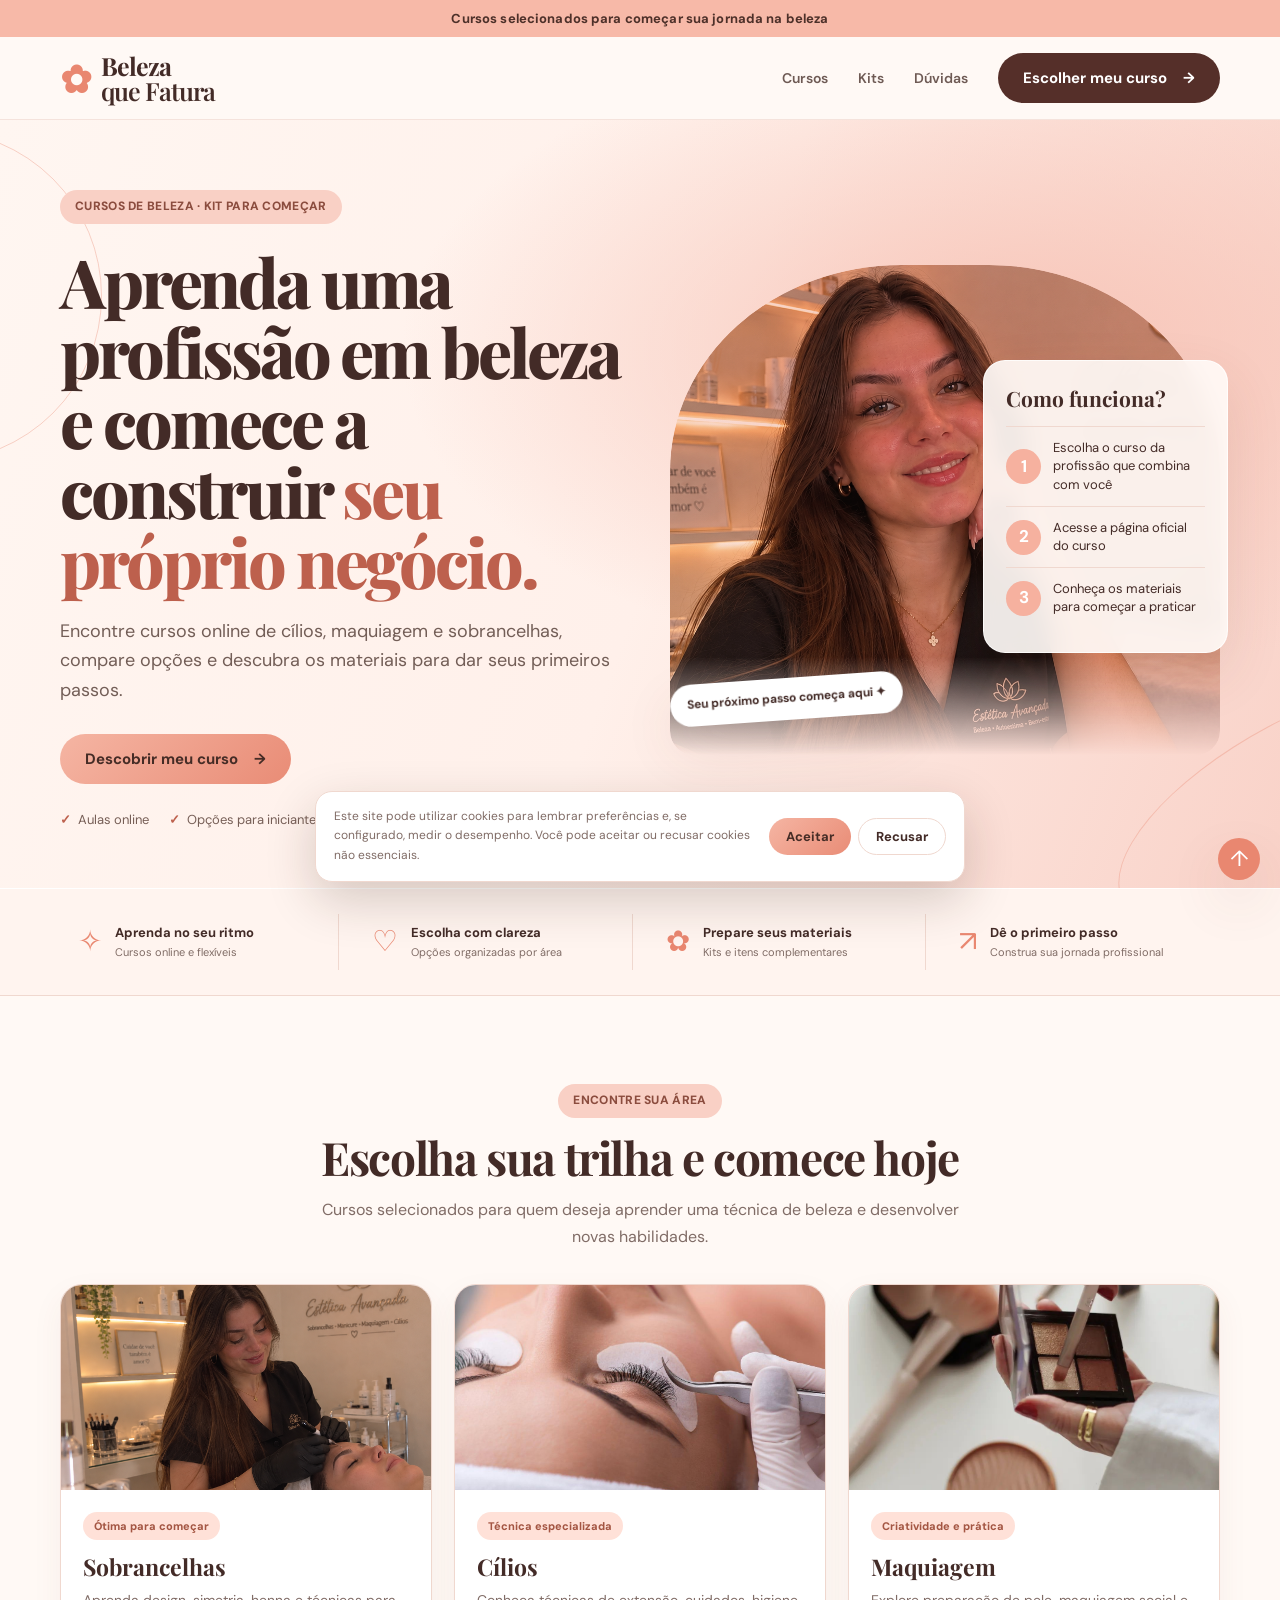
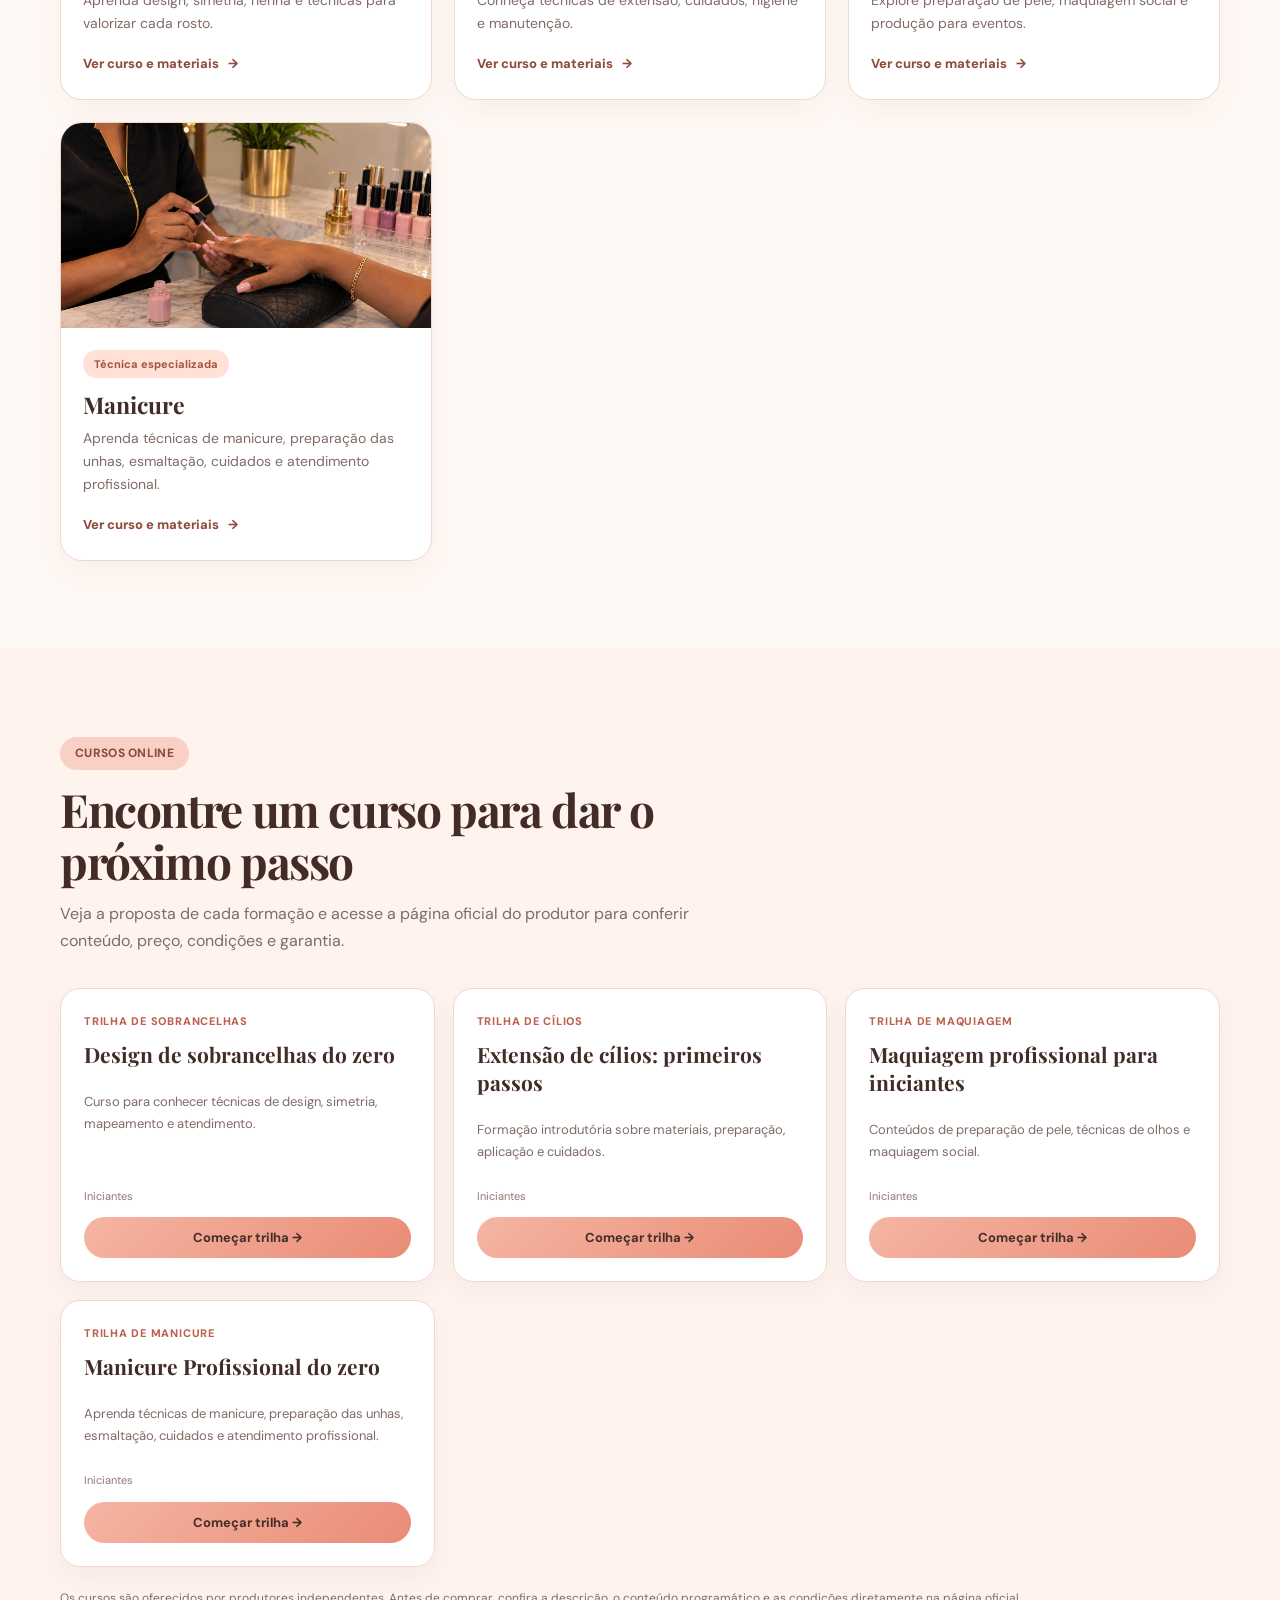
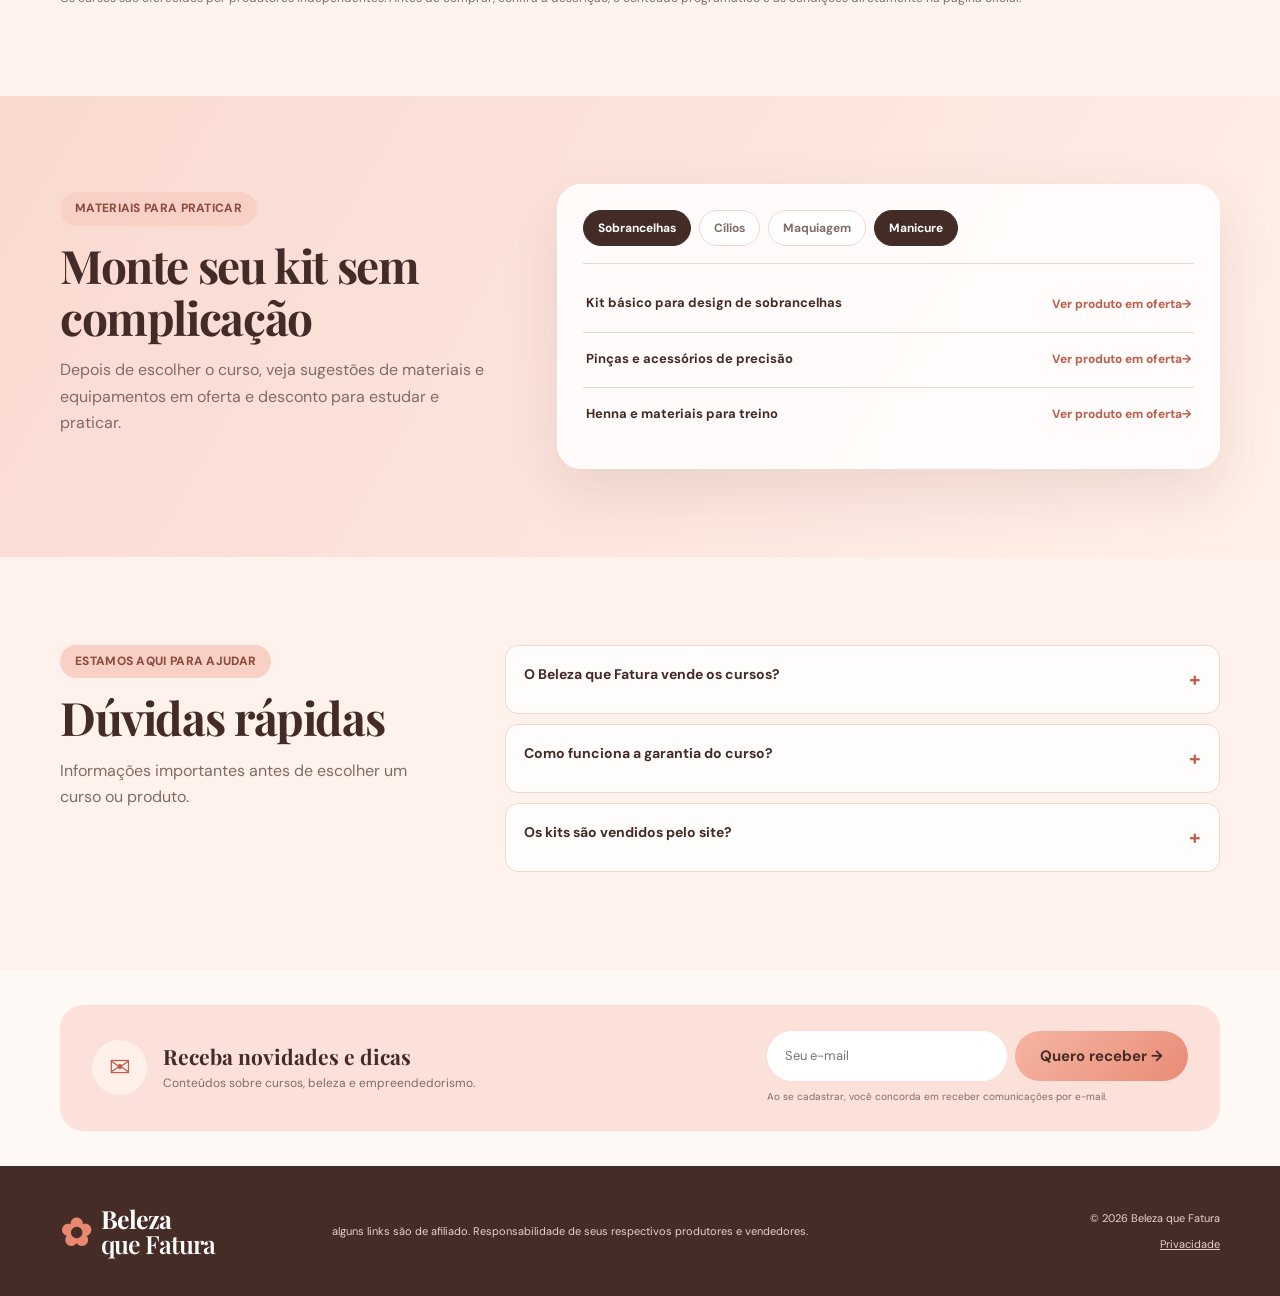
==== principal/index.html @ b09d65bc "add icon e modificando subpastas" ====
<!DOCTYPE html>
<html lang="pt-BR">
<head>
  <meta charset="UTF-8">
  <meta name="viewport" content="width=device-width, initial-scale=1.0">
  <meta name="theme-color" content="#f8c4b5">
  <meta name="description" content="Encontre cursos de beleza para começar em cílios, maquiagem e sobrancelhas, além de kits e materiais para seus primeiros atendimentos.">
  <meta property="og:type" content="website">
  <meta property="og:title" content="Beleza que Fatura | Aprenda, pratique e comece">
  <meta property="og:description" content="Cursos de beleza selecionados e kits para dar os primeiros passos na profissão.">
  <link rel="icon" href="favicon.svg" type="image/svg+xml">
  <title>Beleza que Fatura | Cursos e kits para começar</title>
  <link rel="preconnect" href="https://fonts.googleapis.com">
  <link rel="preconnect" href="https://fonts.gstatic.com" crossorigin>
  <link href="https://fonts.googleapis.com/css2?family=DM+Sans:wght@400;500;600;700;800&family=Playfair+Display:wght@600;700;800&display=swap" rel="stylesheet">
  <link rel="stylesheet" href="style.css">
</head>
<body>
  <a class="skip" href="#conteudo">Pular para o conteúdo</a>
  <div class="promo" id="promo">Cursos selecionados para começar sua jornada na beleza</div>

  <header class="header" id="header">
    <div class="container nav-wrap">
      <a class="brand" href="#inicio" aria-label="Beleza que Fatura - início">
        <span class="brand-mark" aria-hidden="true">✿</span>
        <span>Beleza <b>que Fatura</b></span>
      </a>
      <button class="menu-toggle" id="menuToggle" aria-expanded="false" aria-controls="nav" type="button">Menu</button>
      <nav class="nav" id="nav">
        <a href="#trilhas">Cursos</a>
        <a href="#kits">Kits</a>
        <a href="#faq">Dúvidas</a>
        <a class="button button-dark nav-cta" href="#trilhas">Escolher meu curso <span>→</span></a>
      </nav>
    </div>
  </header>

  <main id="conteudo">
    <section class="hero" id="inicio">
      <div class="hero-deco deco-one"></div><div class="hero-deco deco-two"></div>
      <div class="container hero-grid">
        <div class="hero-copy">
          <span class="eyebrow">Cursos de beleza · Kit para começar</span>
          <h1>Aprenda uma profissão em beleza e comece a construir <em>seu próprio negócio.</em></h1>
          <p class="hero-text">Encontre cursos online de cílios, maquiagem e sobrancelhas, compare opções e descubra os materiais para dar seus primeiros passos.</p>
          <div class="hero-actions"><a class="button button-primary" href="#trilhas">Descobrir meu curso <span>→</span></a></div>
          <ul class="hero-points"><li>Aulas online</li><li>Opções para iniciantes</li><li>Cursos e kits em um só lugar</li></ul>
        </div>
        <div class="hero-visual">
          <img src="img/model-marii.png" alt="Profissional de beleza segurando pincéis de maquiagem" class="hero-photo">
          <div class="how-card">
            <h2>Como funciona?</h2>
            <div class="how-row"><b>1</b><span>Escolha o curso da profissão que combina com você</span></div>
            <div class="how-row"><b>2</b><span>Acesse a página oficial do curso</span></div>
            <div class="how-row"><b>3</b><span>Conheça os materiais para começar a praticar</span></div>
          </div>
          <span class="floating-label">Seu próximo passo começa aqui ✦</span>
        </div>
      </div>
    </section>

    <section class="benefit-strip">
      <div class="container benefit-grid">
        <div><span class="benefit-icon">✧</span><p><b>Aprenda no seu ritmo</b><small>Cursos online e flexíveis</small></p></div>
        <div><span class="benefit-icon">♡</span><p><b>Escolha com clareza</b><small>Opções organizadas por área</small></p></div>
        <div><span class="benefit-icon">✿</span><p><b>Prepare seus materiais</b><small>Kits e itens complementares</small></p></div>
        <div><span class="benefit-icon">↗</span><p><b>Dê o primeiro passo</b><small>Construa sua jornada profissional</small></p></div>
      </div>
    </section>

    <section class="tracks section" id="trilhas">
      <div class="container">
        <div class="section-heading centered"><span class="eyebrow">Encontre sua área</span><h2>Escolha sua trilha e comece hoje</h2><p>Cursos selecionados para quem deseja aprender uma técnica de beleza e desenvolver novas habilidades.</p></div>
        <div class="track-grid">
          <article class="track-card"><img src="img/marisobran.png" alt="Detalhe de sobrancelha bem definida"><div class="track-content"><span class="tag">Ótima para começar</span><h3>Sobrancelhas</h3><p>Aprenda design, simetria, henna e técnicas para valorizar cada rosto.</p><a href="#curso-sobrancelhas" class="text-link">Ver curso e materiais <span>→</span></a></div></article>
          <article class="track-card"><img src="img/cilios.png" alt="Detalhe de cílios com extensão"><div class="track-content"><span class="tag">Técnica especializada</span><h3>Cílios</h3><p>Conheça técnicas de extensão, cuidados, higiene e manutenção.</p><a href="#curso-cilios" class="text-link">Ver curso e materiais <span>→</span></a></div></article>
          <article class="track-card"><img src="img/makeup.png" alt="Pincel de maquiagem sendo usado para aplicar produto sobre a pele em um ambiente profissional de beleza"><div class="track-content"><span class="tag">Criatividade e prática</span><h3>Maquiagem</h3><p>Explore preparação de pele, maquiagem social e produção para eventos.</p><a href="#curso-maquiagem" class="text-link">Ver curso e materiais <span>→</span></a></div></article>
          <article class="track-card"><img src="img/manicure.png" alt="Detalhe de unha com esmalte"><div class="track-content"><span class="tag">Técnica especializada</span><h3>Manicure</h3><p>Aprenda técnicas de manicure, preparação das unhas, esmaltação, cuidados e atendimento profissional.</p><a href="#curso-manicure" class="text-link">Ver curso e materiais <span>→</span></a></div></article>
        </div>
      </div>
    </section>

    <section class="courses section" id="cursos-recomendados">
      <div class="container">
        <div class="section-heading"><span class="eyebrow">Cursos online</span><h2>Encontre um curso para dar o próximo passo</h2><p>Veja a proposta de cada formação e acesse a página oficial do produtor para conferir conteúdo, preço, condições e garantia.</p></div>
        <div class="course-list" id="courseList"></div>
        <p class="disclaimer">Os cursos são oferecidos por produtores independentes. Antes de comprar, confira a descrição, o conteúdo programático e as condições diretamente na página oficial.</p>
      </div>
    </section>

    <section class="kits section" id="kits">
      <div class="container kits-layout">
        <div class="kits-intro"><span class="eyebrow">Materiais para praticar</span><h2>Monte seu kit sem complicação</h2><p>Depois de escolher o curso, veja sugestões de materiais e equipamentos em oferta e desconto para estudar e praticar.</p><div class="store-pills"></div></div>
        <div class="kit-panel"><div class="kit-tabs" role="tablist" aria-label="Escolha a área do kit"><button class="kit-tab active" data-kit="sobrancelhas" role="tab" aria-selected="true">Sobrancelhas</button><button class="kit-tab" data-kit="cilios" role="tab" aria-selected="false">Cílios</button><button class="kit-tab" data-kit="maquiagem" role="tab" aria-selected="false">Maquiagem</button>
        <button class="kit-tab active" data-kit="manicure" role="tab" aria-selected="true">Manicure</button>
        </div><div id="kitItems" class="kit-items"></div></div>
      </div>
    </section>

    


    <section class="faq section" id="faq">
      <div class="container faq-layout"><div><span class="eyebrow">Estamos aqui para ajudar</span><h2>Dúvidas rápidas</h2><p>Informações importantes antes de escolher um curso ou produto.</p></div><div class="faq-list">
        <details><summary>O Beleza que Fatura vende os cursos?</summary><p>Não. O site apresenta e recomenda cursos oferecidos por produtores independentes. Ao clicar em um curso, você será direcionada à página oficial de venda, como a Hotmart, quando esse for o canal utilizado pelo produtor.</p></details>
        <details><summary>Como funciona a garantia do curso?</summary><p>O prazo e as regras de reembolso devem ser conferidos na página oficial de cada curso, antes da compra. Não presumimos que todos os produtores ofereçam as mesmas condições.</p></details>
        <details><summary>Os kits são vendidos pelo site?</summary><p>Não. As sugestões de materiais direcionam para lojas e vendedores externos. Confira avaliações, descrição, frete e política de devolução antes de finalizar a compra.</p></details>
      </div></div>
    </section>

    <section class="newsletter section">
      <div class="container newsletter-box"><div><span class="newsletter-icon">✉</span><div><h2>Receba novidades e dicas</h2><p>Conteúdos sobre cursos, beleza e empreendedorismo.</p></div></div><form id="newsletterForm"><label class="sr-only" for="email">Seu e-mail</label><input id="email" type="email" placeholder="Seu e-mail" required><button class="button button-primary" type="submit">Quero receber →</button><small id="newsletterMessage">Ao se cadastrar, você concorda em receber comunicações por e-mail.</small></form></div>
    </section>
  </main>

  <footer class="footer"><div class="container footer-grid"><a class="brand footer-brand" href="#inicio"><span class="brand-mark">✿</span><span>Beleza <b>que Fatura</b></span></a><p>alguns links são de afiliado. Responsabilidade de seus respectivos produtores e vendedores.</p><div class="footer-meta"><span>© <span id="year"></span> Beleza que Fatura</span><a href="#privacidade" id="privacyLink">Privacidade</a></div></div></footer>

  <div class="cookie-banner" id="cookieBanner" hidden><p>Este site pode utilizar cookies para lembrar preferências e, se configurado, medir o desempenho. Você pode aceitar ou recusar cookies não essenciais.</p><div><button id="acceptCookies" class="button button-primary small">Aceitar</button><button id="rejectCookies" class="button button-outline small">Recusar</button></div></div>
  <a class="back-top" href="#inicio" aria-label="Voltar ao topo">↑</a>
  <script src="script.js"></script>
</body>
</html>
---- principal/style.css ----
:root{--peach:#f6b6a5;--coral:#e98770;--coral-dark:#bd604d;--cream:#fff9f5;--blush:#ffede7;--blush-2:#fbe0d8;--ink:#432b27;--muted:#806c66;--line:#f0d8cf;--white:#fff;--shadow:0 22px 55px rgba(119,66,52,.12);--radius:24px}*{box-sizing:border-box}html{scroll-behavior:smooth;scroll-padding-top:90px}body{margin:0;background:var(--cream);color:var(--ink);font:16px/1.65 'DM Sans',sans-serif;overflow-x:hidden}a{color:inherit;text-decoration:none}img{display:block;max-width:100%}.container{width:min(1160px,calc(100% - 44px));margin:auto}.skip{position:absolute;left:-9999px;top:8px;background:var(--ink);color:#fff;padding:10px;z-index:100}.skip:focus{left:10px}.promo{text-align:center;background:#f7b9a8;color:#4d3029;padding:8px 16px;font-size:13px;font-weight:700;letter-spacing:.01em}.header{position:sticky;top:0;z-index:30;background:rgba(255,249,245,.92);backdrop-filter:blur(16px);border-bottom:1px solid rgba(240,216,207,.65)}.nav-wrap{height:82px;display:flex;align-items:center;justify-content:space-between;gap:24px}.brand{display:flex;align-items:center;gap:10px;font:700 25px/1 'Playfair Display',serif;letter-spacing:-.04em}.brand b{display:block;font-weight:600}.brand-mark{font-size:38px;color:var(--coral);line-height:1}.nav{display:flex;align-items:center;gap:30px}.nav>a:not(.button){font-size:14px;color:#6e5a54;font-weight:600}.nav>a:not(.button):hover,.text-link:hover{color:var(--coral-dark)}.menu-toggle{display:none;border:1px solid var(--line);background:#fff;border-radius:999px;padding:9px 17px;color:var(--ink);font:700 14px 'DM Sans'}.button{display:inline-flex;align-items:center;justify-content:center;gap:16px;border:0;border-radius:999px;padding:15px 25px;font:700 15px 'DM Sans';cursor:pointer;transition:.2s}.button:hover{transform:translateY(-2px);box-shadow:0 12px 25px rgba(117,62,47,.16)}.button-primary{background:linear-gradient(135deg,#f5b5a3,#e98c76);color:#452c26}.button-dark{background:#552f29;color:white}.button-outline{background:#fff;border:1px solid var(--line);color:var(--ink)}.button.small{padding:9px 17px;font-size:13px}.hero{position:relative;isolation:isolate;overflow:hidden;padding:70px 0 58px;background:radial-gradient(ellipse at 80% 30%,#f7c4b7 0,transparent 43%),linear-gradient(110deg,#fff6f1 0%,#fff0ea 52%,#f9d2c8 100%)}.hero:before,.hero:after{content:'';position:absolute;border:1px solid rgba(232,135,112,.35);border-radius:50%;z-index:-1}.hero:before{width:330px;height:330px;left:-230px;top:10px}.hero:after{width:420px;height:170px;right:-240px;bottom:0;transform:rotate(-28deg)}.hero-grid{display:grid;grid-template-columns:1.02fr .98fr;gap:38px;align-items:center}.hero-copy{position:relative;z-index:2}.eyebrow{display:inline-flex;align-items:center;border-radius:999px;background:#f9d0c5;color:#8b4c3e;padding:7px 15px;font-size:12px;font-weight:800;letter-spacing:.025em;text-transform:uppercase}.hero h1{font:800 clamp(42px,5.3vw,68px)/1.03 'Playfair Display',serif;letter-spacing:-.045em;margin:23px 0 20px;max-width:670px}.hero h1 em{font-style:normal;color:var(--coral-dark)}.hero-text{max-width:560px;color:#735e57;font-size:18px;line-height:1.65;margin-bottom:28px}.hero-actions{display:flex;gap:12px;flex-wrap:wrap}.hero-points{display:flex;gap:10px 20px;flex-wrap:wrap;list-style:none;padding:0;margin:25px 0 0;color:#775f57;font-size:13px}.hero-points li:before{content:'✓';color:var(--coral-dark);font-weight:800;margin-right:7px}.hero-visual{position:relative;min-height:490px;display:flex;align-items:center;justify-content:center}.hero-photo{width:min(100%,570px);height:490px;object-fit:cover;object-position:center 25%;border-radius:42% 42% 24px 24px;mix-blend-mode:multiply;filter:saturate(.94);mask-image:linear-gradient(to bottom,#000 80%,transparent 100%)}.how-card{position:absolute;right:-8px;top:95px;width:245px;padding:23px 22px;background:rgba(255,250,247,.92);border:1px solid rgba(255,255,255,.8);border-radius:22px;box-shadow:var(--shadow);backdrop-filter:blur(10px)}.how-card h2{font:700 21px 'Playfair Display';margin:0 0 14px}.how-row{display:flex;align-items:center;gap:12px;padding:12px 0;border-top:1px solid var(--line);font-size:13px;line-height:1.4}.how-row b{width:35px;height:35px;flex:none;border-radius:50%;display:grid;place-items:center;background:#f6b19f;color:white;font-size:17px}.floating-label{position:absolute;left:0;bottom:35px;background:white;border-radius:999px;padding:11px 17px;font-size:12px;font-weight:700;box-shadow:var(--shadow);transform:rotate(-4deg)}.benefit-strip{background:#fff4ef;border-bottom:1px solid var(--line);border-top:1px solid white}.benefit-grid{display:grid;grid-template-columns:repeat(4,1fr);padding:25px 0;gap:15px}.benefit-grid>div{display:flex;align-items:center;gap:13px;border-right:1px solid var(--line);padding:4px 18px}.benefit-grid>div:last-child{border:0}.benefit-icon{font-size:29px;color:var(--coral)}.benefit-grid p{margin:0;line-height:1.35}.benefit-grid b,.benefit-grid small{display:block}.benefit-grid b{font-size:13px}.benefit-grid small{font-size:11px;color:var(--muted);margin-top:4px}.section{padding:88px 0}.section-heading{max-width:680px;margin-bottom:34px}.section-heading.centered{text-align:center;margin-left:auto;margin-right:auto}.section-heading h2,.grow-copy h2,.kits-intro h2,.faq-layout h2{font:700 clamp(31px,4vw,46px)/1.12 'Playfair Display';letter-spacing:-.03em;margin:14px 0}.section-heading p,.grow-copy p,.kits-intro p,.faq-layout>div>p{color:var(--muted);margin:0}.track-grid{display:grid;grid-template-columns:repeat(3,1fr);gap:22px}.track-card{overflow:hidden;background:#fff;border:1px solid var(--line);border-radius:22px;box-shadow:0 12px 32px rgba(123,69,54,.06);transition:.25s}.track-card:hover{transform:translateY(-6px);box-shadow:var(--shadow)}.track-card>img{width:100%;height:205px;object-fit:cover}.track-content{padding:22px}.tag{display:inline-block;border-radius:999px;background:#ffe1d8;color:#a45643;padding:5px 11px;font-size:11px;font-weight:800}.track-content h3,.grow-card h3{font:700 23px 'Playfair Display';margin:11px 0 7px}.track-content p,.grow-card p{font-size:14px;color:var(--muted);margin:0 0 15px}.text-link{font-size:13px;font-weight:800;color:#8f4b3c}.text-link span{margin-left:6px}.courses{background:#fff3ee}.course-list{display:grid;grid-template-columns:repeat(3,1fr);gap:18px}.course-card{background:white;border:1px solid var(--line);border-radius:20px;padding:23px;display:flex;flex-direction:column;min-height:255px;box-shadow:0 10px 25px rgba(123,69,54,.05)}.course-card .course-area{font-size:11px;font-weight:800;text-transform:uppercase;letter-spacing:.07em;color:var(--coral-dark)}.course-card h3{font:700 21px 'Playfair Display';margin:10px 0}.course-card p{color:var(--muted);font-size:13px;flex:1}.course-card .course-meta{font-size:11px;color:#8d7770;margin:12px 0}.course-card .button{width:100%;padding:12px;font-size:13px}.disclaimer{font-size:12px;color:var(--muted);margin:22px 0 0}.kits{background:linear-gradient(120deg,#f9d9d0,#fff0e9)}.kits-layout{display:grid;grid-template-columns:.8fr 1.2fr;gap:55px;align-items:center}.kits-intro .store-pills{display:flex;gap:9px;flex-wrap:wrap;margin-top:24px}.store-pills span{background:#fff;border:1px solid var(--line);padding:8px 14px;border-radius:999px;font-size:12px;font-weight:800}.kit-panel{background:rgba(255,255,255,.85);border:1px solid white;border-radius:24px;padding:25px;box-shadow:var(--shadow)}.kit-tabs{display:flex;gap:8px;flex-wrap:wrap;border-bottom:1px solid var(--line);padding-bottom:17px}.kit-tab{border:1px solid var(--line);border-radius:999px;padding:9px 14px;background:white;font:700 12px 'DM Sans';color:var(--muted);cursor:pointer}.kit-tab.active{background:var(--ink);color:white;border-color:var(--ink)}.kit-items{padding-top:13px}.kit-item{display:flex;justify-content:space-between;align-items:center;gap:15px;padding:15px 3px;border-bottom:1px solid var(--line)}.kit-item:last-child{border-bottom:0}.kit-item b,.kit-item small{display:block}.kit-item b{font-size:13px}.kit-item small{font-size:11px;color:var(--muted);margin-top:3px}.kit-item a{flex:none;font-size:12px;font-weight:800;color:var(--coral-dark)}.grow{background:#fffaf7}.grow-layout{display:grid;grid-template-columns:.75fr 1.25fr;gap:50px;align-items:center}.grow-copy .button{margin-top:25px}.grow-grid{display:grid;grid-template-columns:repeat(3,1fr);gap:14px}.grow-card{background:#fff;border:1px solid var(--line);border-radius:18px;overflow:hidden}.grow-card img{width:100%;height:125px;object-fit:cover}.grow-card>div{padding:15px}.grow-card h3{font-size:17px}.grow-card p{font-size:12px;margin:0}.faq{background:#fff1eb}.faq-layout{display:grid;grid-template-columns:.7fr 1.3fr;gap:60px}.faq-list details{background:rgba(255,255,255,.85);border:1px solid var(--line);border-radius:13px;margin-bottom:10px;padding:0 18px}.faq-list summary{list-style:none;cursor:pointer;padding:17px 0;font-size:14px;font-weight:700;display:flex;justify-content:space-between;gap:15px}.faq-list summary::-webkit-details-marker{display:none}.faq-list summary:after{content:'+';font-size:20px;color:var(--coral-dark)}.faq-list details[open] summary:after{content:'−'}.faq-list details p{color:var(--muted);font-size:13px;padding:0 0 17px;margin:0}.newsletter{padding:35px 0}.newsletter-box{background:#fbe1d9;border-radius:24px;padding:26px 32px;display:flex;justify-content:space-between;align-items:center;gap:25px}.newsletter-box>div{display:flex;align-items:center;gap:16px}.newsletter-icon{width:55px;height:55px;border-radius:50%;background:#fff0e9;display:grid;place-items:center;font-size:26px;color:var(--coral-dark)}.newsletter h2{font:700 21px 'Playfair Display';margin:0}.newsletter p{font-size:12px;color:var(--muted);margin:4px 0 0}.newsletter form{display:grid;grid-template-columns:minmax(160px,240px) auto;gap:8px}.newsletter input{border:1px solid white;border-radius:999px;padding:13px 17px;font:13px 'DM Sans';min-width:0}.newsletter form small{grid-column:1/-1;color:var(--muted);font-size:10px}.footer{background:#452c27;color:#f9e9e2;padding:40px 0}.footer-grid{display:grid;grid-template-columns:.65fr 1.6fr .7fr;gap:30px;align-items:center}.footer-brand{color:white}.footer-grid>p{font-size:11px;line-height:1.7;color:#e8d3cb}.footer-meta{display:flex;flex-direction:column;gap:8px;font-size:11px;color:#e8d3cb;text-align:right}.footer-meta a{text-decoration:underline}.cookie-banner{position:fixed;z-index:60;left:18px;right:18px;bottom:18px;max-width:650px;margin:auto;background:white;border:1px solid var(--line);border-radius:17px;padding:15px 18px;box-shadow:0 18px 50px rgba(49,28,22,.2);display:flex;align-items:center;gap:18px}.cookie-banner[hidden]{display:none}.cookie-banner p{font-size:12px;color:var(--muted);margin:0;flex:1}.cookie-banner>div{display:flex;gap:7px}.back-top{position:fixed;right:20px;bottom:20px;width:42px;height:42px;border-radius:50%;display:grid;place-items:center;background:var(--coral);color:white;font-size:22px;box-shadow:var(--shadow)}.sr-only{position:absolute;width:1px;height:1px;padding:0;margin:-1px;overflow:hidden;clip:rect(0,0,0,0);white-space:nowrap;border:0}
@media(max-width:900px){.hero-grid{grid-template-columns:1fr 1fr;gap:10px}.hero h1{font-size:clamp(38px,5vw,54px)}.hero-visual{min-height:430px}.hero-photo{height:430px}.how-card{right:-12px;width:205px;padding:17px}.how-card h2{font-size:18px}.benefit-grid{grid-template-columns:repeat(2,1fr)}.benefit-grid>div:nth-child(2){border:0}.kits-layout,.grow-layout{grid-template-columns:1fr;gap:30px}.faq-layout{gap:30px}.newsletter-box{align-items:flex-start;flex-direction:column}.newsletter form{width:100%}}
@media(max-width:650px){.container{width:min(100% - 30px,520px)}.nav-wrap{height:70px}.brand{font-size:22px}.brand-mark{font-size:32px}.menu-toggle{display:block}.nav{display:none;position:absolute;left:0;right:0;top:100%;padding:15px 22px 22px;background:var(--cream);border-bottom:1px solid var(--line);flex-direction:column;align-items:stretch;gap:16px}.nav.open{display:flex}.nav .button{text-align:center}.hero{padding:42px 0 30px}.hero-grid{grid-template-columns:1fr}.hero h1{font-size:43px;margin-top:17px}.hero-text{font-size:15px}.hero-visual{min-height:360px;margin-top:8px}.hero-photo{height:360px;width:100%;max-width:390px}.how-card{right:0;top:30px;width:185px;padding:14px}.how-card h2{font-size:16px}.how-row{font-size:11px;padding:8px 0}.how-row b{width:28px;height:28px}.floating-label{bottom:8px;left:4px}.hero-points{font-size:11px;gap:8px 13px}.benefit-grid{padding:16px 0;gap:12px}.benefit-grid>div{padding:4px 5px;gap:8px}.benefit-grid b{font-size:11px}.benefit-grid small{font-size:10px}.benefit-icon{font-size:23px}.section{padding:60px 0}.section-heading.centered{text-align:left}.track-grid,.course-list{grid-template-columns:1fr}.track-card{display:grid;grid-template-columns:115px 1fr}.track-card>img{height:100%;min-height:190px}.track-content{padding:15px}.track-content h3{font-size:19px}.track-content p{font-size:12px}.tag{font-size:9px}.course-card{min-height:0}.kits-layout{gap:22px}.kit-panel{padding:15px}.kit-tabs{gap:5px}.kit-tab{padding:8px 10px;font-size:10px}.grow-grid{grid-template-columns:1fr}.grow-card{display:grid;grid-template-columns:115px 1fr}.grow-card img{height:100%;min-height:120px}.faq-layout{grid-template-columns:1fr}.newsletter-box{padding:22px}.newsletter form{grid-template-columns:1fr}.newsletter form small{grid-column:auto}.footer-grid{grid-template-columns:1fr;gap:15px}.footer-meta{text-align:left}.cookie-banner{left:10px;right:10px;bottom:10px;display:block}.cookie-banner p{margin-bottom:10px}.cookie-banner>div{justify-content:flex-end}.back-top{right:12px;bottom:12px;width:36px;height:36px}}
@media(prefers-reduced-motion:reduce){html{scroll-behavior:auto}*,*:before,*:after{transition:none!important;animation:none!important}}
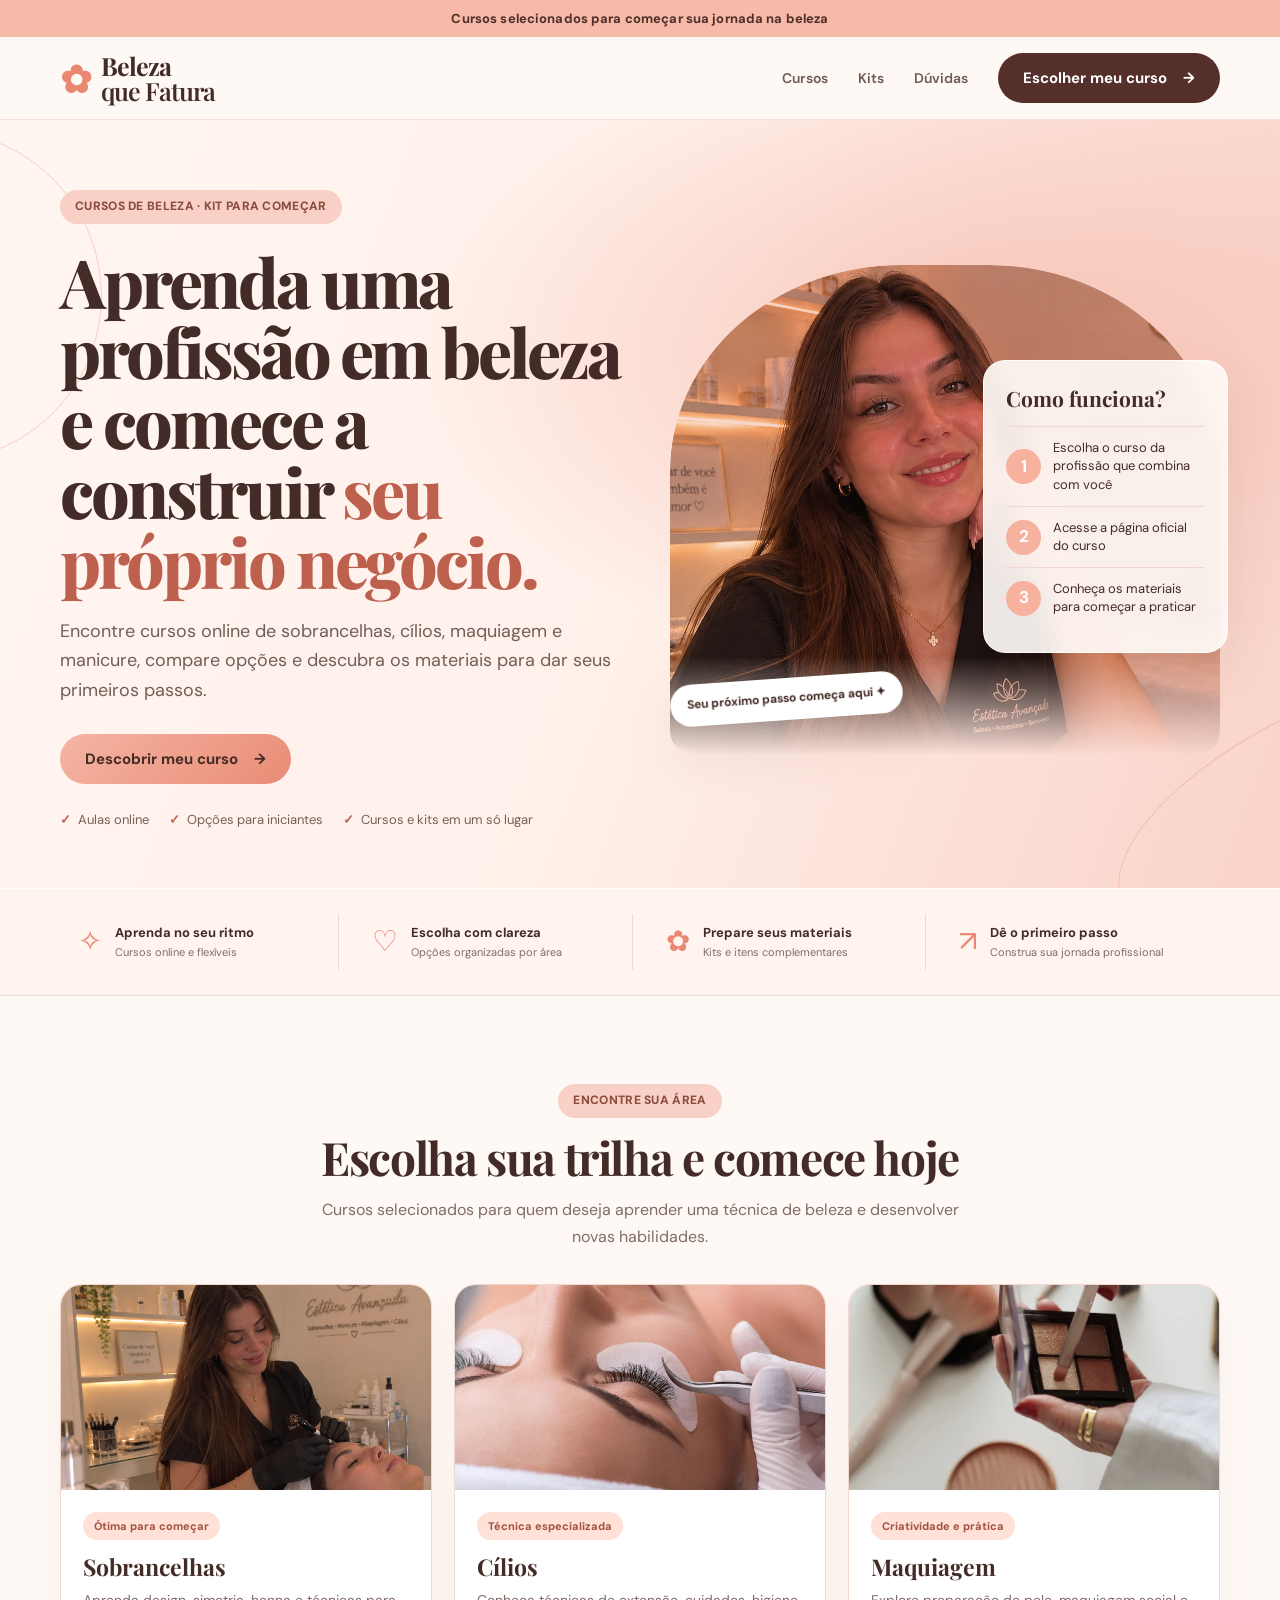
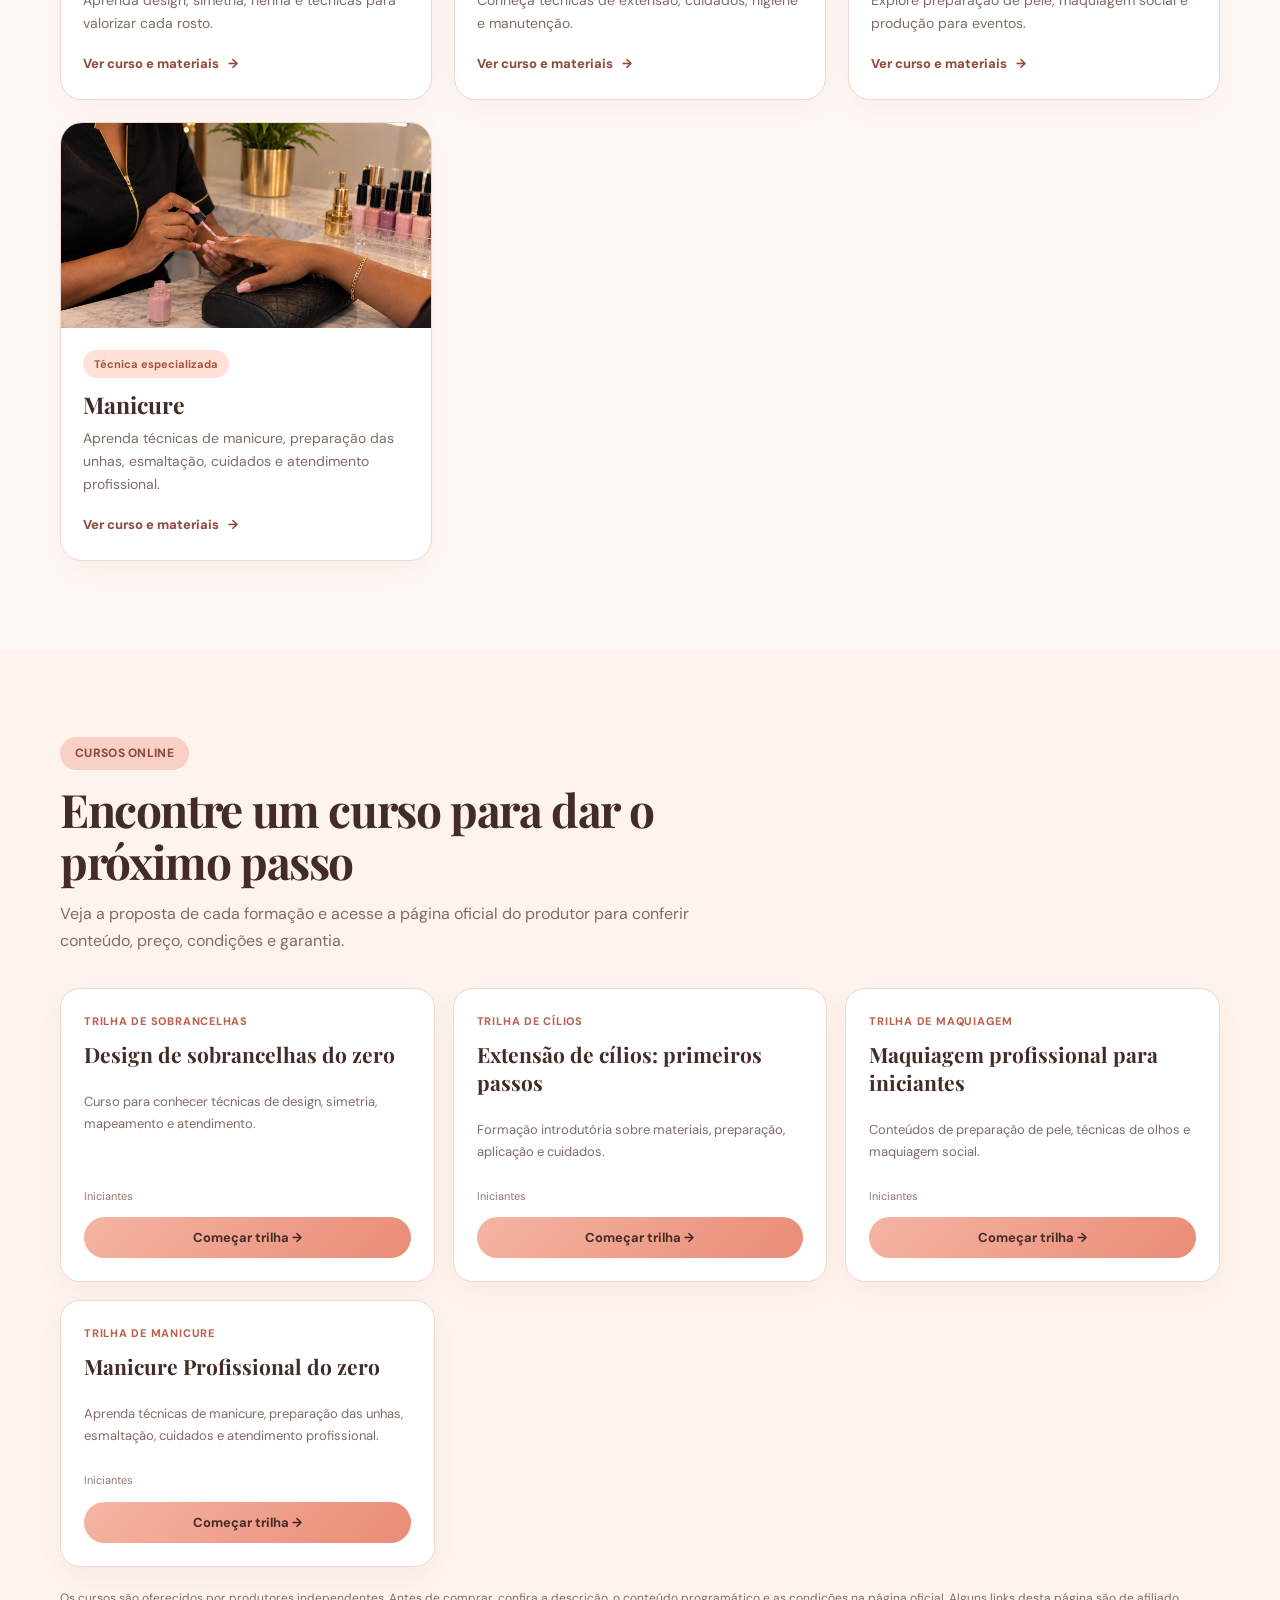
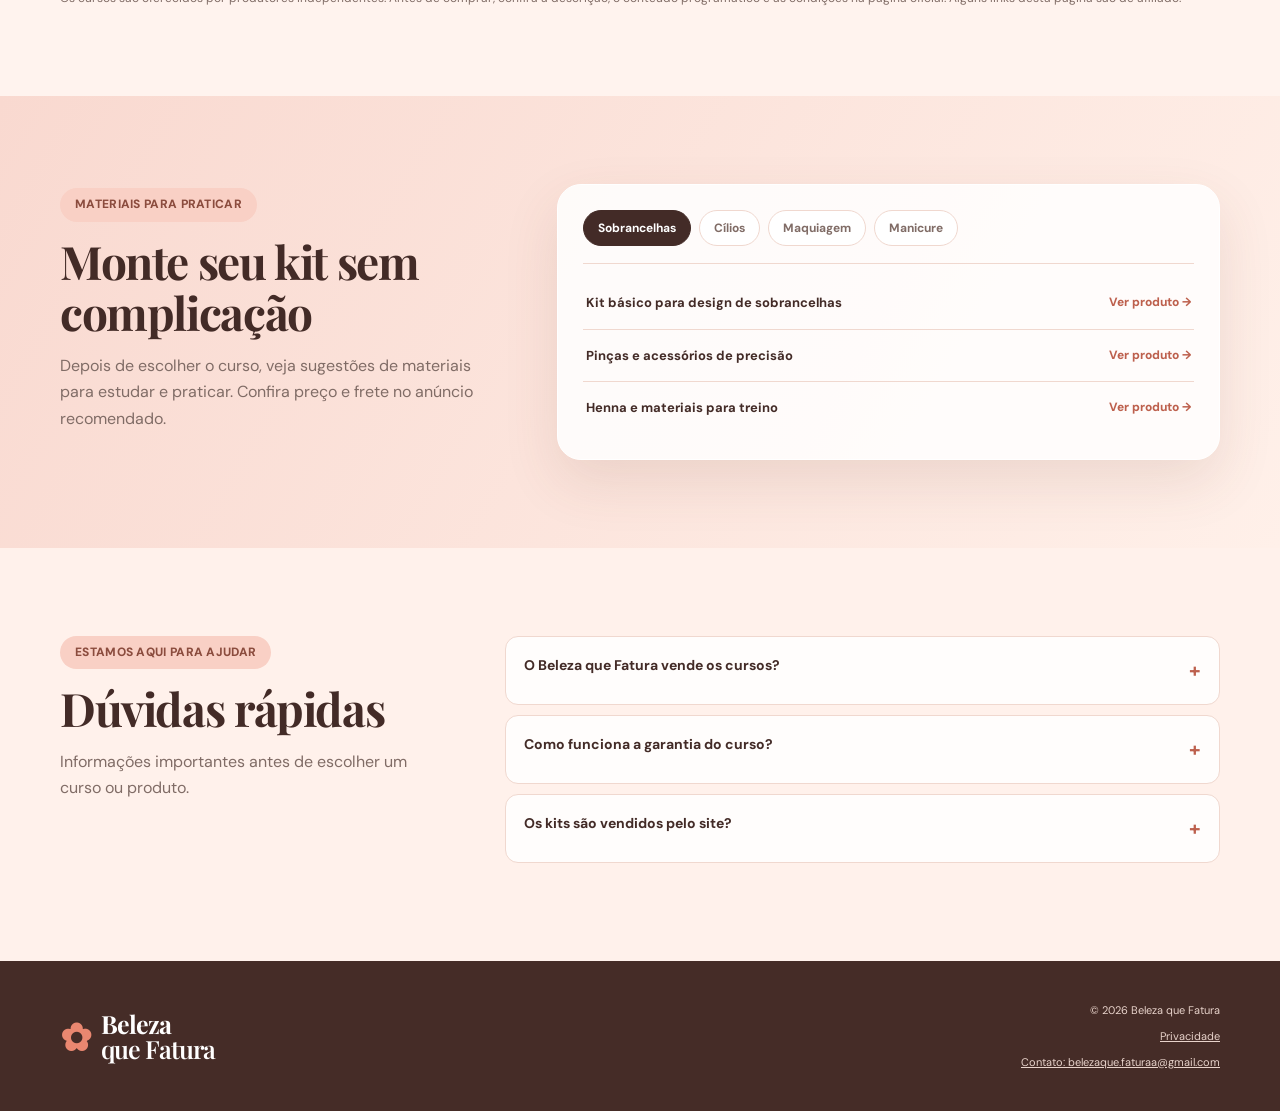
==== commit e7421093: "add info" ====
--- a/principal/index.html
+++ b/principal/index.html
@@ -4,8 +4,7 @@
   <meta charset="UTF-8">
   <meta name="viewport" content="width=device-width, initial-scale=1.0">
   <meta name="theme-color" content="#f8c4b5">
-  <meta name="description" content="Encontre cursos de beleza para começar em cílios, maquiagem e sobrancelhas, além de kits e materiais para seus primeiros atendimentos.">
-  <meta property="og:type" content="website">
+  <meta name="description" content="Encontre cursos de beleza para começar em sobrancelhas, cílios, maquiagem e manicure, além de kits e materiais para seus primeiros atendimentos.">
   <meta property="og:title" content="Beleza que Fatura | Aprenda, pratique e comece">
   <meta property="og:description" content="Cursos de beleza selecionados e kits para dar os primeiros passos na profissão.">
   <link rel="icon" href="favicon.svg" type="image/svg+xml">
@@ -42,7 +41,7 @@
         <div class="hero-copy">
           <span class="eyebrow">Cursos de beleza · Kit para começar</span>
           <h1>Aprenda uma profissão em beleza e comece a construir <em>seu próprio negócio.</em></h1>
-          <p class="hero-text">Encontre cursos online de cílios, maquiagem e sobrancelhas, compare opções e descubra os materiais para dar seus primeiros passos.</p>
+          <p class="hero-text">Encontre cursos online de sobrancelhas, cílios, maquiagem e manicure, compare opções e descubra os materiais para dar seus primeiros passos.</p>
           <div class="hero-actions"><a class="button button-primary" href="#trilhas">Descobrir meu curso <span>→</span></a></div>
           <ul class="hero-points"><li>Aulas online</li><li>Opções para iniciantes</li><li>Cursos e kits em um só lugar</li></ul>
         </div>
@@ -84,22 +83,20 @@
       <div class="container">
         <div class="section-heading"><span class="eyebrow">Cursos online</span><h2>Encontre um curso para dar o próximo passo</h2><p>Veja a proposta de cada formação e acesse a página oficial do produtor para conferir conteúdo, preço, condições e garantia.</p></div>
         <div class="course-list" id="courseList"></div>
-        <p class="disclaimer">Os cursos são oferecidos por produtores independentes. Antes de comprar, confira a descrição, o conteúdo programático e as condições diretamente na página oficial.</p>
+        <p class="disclaimer">Os cursos são oferecidos por produtores independentes. Antes de comprar, confira a descrição, o conteúdo programático e as condições na página oficial. Alguns links desta página são de afiliado.</p>
       </div>
     </section>
 
     <section class="kits section" id="kits">
       <div class="container kits-layout">
-        <div class="kits-intro"><span class="eyebrow">Materiais para praticar</span><h2>Monte seu kit sem complicação</h2><p>Depois de escolher o curso, veja sugestões de materiais e equipamentos em oferta e desconto para estudar e praticar.</p><div class="store-pills"></div></div>
+        <div class="kits-intro"><span class="eyebrow">Materiais para praticar</span><h2>Monte seu kit sem complicação</h2><p>Depois de escolher o curso, veja sugestões de materiais para estudar e praticar. Confira preço e frete no anúncio recomendado.</p><div class="store-pills"></div></div>
         <div class="kit-panel"><div class="kit-tabs" role="tablist" aria-label="Escolha a área do kit"><button class="kit-tab active" data-kit="sobrancelhas" role="tab" aria-selected="true">Sobrancelhas</button><button class="kit-tab" data-kit="cilios" role="tab" aria-selected="false">Cílios</button><button class="kit-tab" data-kit="maquiagem" role="tab" aria-selected="false">Maquiagem</button>
-        <button class="kit-tab active" data-kit="manicure" role="tab" aria-selected="true">Manicure</button>
+        <button class="kit-tab" data-kit="manicure" role="tab" aria-selected="false">Manicure</button>
         </div><div id="kitItems" class="kit-items"></div></div>
       </div>
     </section>
 
-    
-
-
+  
     <section class="faq section" id="faq">
       <div class="container faq-layout"><div><span class="eyebrow">Estamos aqui para ajudar</span><h2>Dúvidas rápidas</h2><p>Informações importantes antes de escolher um curso ou produto.</p></div><div class="faq-list">
         <details><summary>O Beleza que Fatura vende os cursos?</summary><p>Não. O site apresenta e recomenda cursos oferecidos por produtores independentes. Ao clicar em um curso, você será direcionada à página oficial de venda, como a Hotmart, quando esse for o canal utilizado pelo produtor.</p></details>
@@ -108,15 +105,23 @@
       </div></div>
     </section>
 
+    <!--
     <section class="newsletter section">
       <div class="container newsletter-box"><div><span class="newsletter-icon">✉</span><div><h2>Receba novidades e dicas</h2><p>Conteúdos sobre cursos, beleza e empreendedorismo.</p></div></div><form id="newsletterForm"><label class="sr-only" for="email">Seu e-mail</label><input id="email" type="email" placeholder="Seu e-mail" required><button class="button button-primary" type="submit">Quero receber →</button><small id="newsletterMessage">Ao se cadastrar, você concorda em receber comunicações por e-mail.</small></form></div>
     </section>
+  -->
   </main>
 
-  <footer class="footer"><div class="container footer-grid"><a class="brand footer-brand" href="#inicio"><span class="brand-mark">✿</span><span>Beleza <b>que Fatura</b></span></a><p>alguns links são de afiliado. Responsabilidade de seus respectivos produtores e vendedores.</p><div class="footer-meta"><span>© <span id="year"></span> Beleza que Fatura</span><a href="#privacidade" id="privacyLink">Privacidade</a></div></div></footer>
-
-  <div class="cookie-banner" id="cookieBanner" hidden><p>Este site pode utilizar cookies para lembrar preferências e, se configurado, medir o desempenho. Você pode aceitar ou recusar cookies não essenciais.</p><div><button id="acceptCookies" class="button button-primary small">Aceitar</button><button id="rejectCookies" class="button button-outline small">Recusar</button></div></div>
-  <a class="back-top" href="#inicio" aria-label="Voltar ao topo">↑</a>
-  <script src="script.js"></script>
+  <footer class="footer">
+  <div class="container footer-grid">
+    <a class="brand footer-brand" href="#inicio"><span class="brand-mark">✿</span><span>Beleza <b>que Fatura</b></span></a>
+    <div class="footer-meta">
+      <span>© <span id="year"></span> Beleza que Fatura</span>
+      <a href="privacidade.html">Privacidade</a>
+      <a href="mailto:belezaquefatura@gmail.com">Contato: belezaque.faturaa@gmail.com</a>
+    </div>
+  </div>
+</footer>
+<script src="script.js"></script>
 </body>
 </html>
--- a/principal/style.css
+++ b/principal/style.css
@@ -2,3 +2,4 @@
 @media(max-width:900px){.hero-grid{grid-template-columns:1fr 1fr;gap:10px}.hero h1{font-size:clamp(38px,5vw,54px)}.hero-visual{min-height:430px}.hero-photo{height:430px}.how-card{right:-12px;width:205px;padding:17px}.how-card h2{font-size:18px}.benefit-grid{grid-template-columns:repeat(2,1fr)}.benefit-grid>div:nth-child(2){border:0}.kits-layout,.grow-layout{grid-template-columns:1fr;gap:30px}.faq-layout{gap:30px}.newsletter-box{align-items:flex-start;flex-direction:column}.newsletter form{width:100%}}
 @media(max-width:650px){.container{width:min(100% - 30px,520px)}.nav-wrap{height:70px}.brand{font-size:22px}.brand-mark{font-size:32px}.menu-toggle{display:block}.nav{display:none;position:absolute;left:0;right:0;top:100%;padding:15px 22px 22px;background:var(--cream);border-bottom:1px solid var(--line);flex-direction:column;align-items:stretch;gap:16px}.nav.open{display:flex}.nav .button{text-align:center}.hero{padding:42px 0 30px}.hero-grid{grid-template-columns:1fr}.hero h1{font-size:43px;margin-top:17px}.hero-text{font-size:15px}.hero-visual{min-height:360px;margin-top:8px}.hero-photo{height:360px;width:100%;max-width:390px}.how-card{right:0;top:30px;width:185px;padding:14px}.how-card h2{font-size:16px}.how-row{font-size:11px;padding:8px 0}.how-row b{width:28px;height:28px}.floating-label{bottom:8px;left:4px}.hero-points{font-size:11px;gap:8px 13px}.benefit-grid{padding:16px 0;gap:12px}.benefit-grid>div{padding:4px 5px;gap:8px}.benefit-grid b{font-size:11px}.benefit-grid small{font-size:10px}.benefit-icon{font-size:23px}.section{padding:60px 0}.section-heading.centered{text-align:left}.track-grid,.course-list{grid-template-columns:1fr}.track-card{display:grid;grid-template-columns:115px 1fr}.track-card>img{height:100%;min-height:190px}.track-content{padding:15px}.track-content h3{font-size:19px}.track-content p{font-size:12px}.tag{font-size:9px}.course-card{min-height:0}.kits-layout{gap:22px}.kit-panel{padding:15px}.kit-tabs{gap:5px}.kit-tab{padding:8px 10px;font-size:10px}.grow-grid{grid-template-columns:1fr}.grow-card{display:grid;grid-template-columns:115px 1fr}.grow-card img{height:100%;min-height:120px}.faq-layout{grid-template-columns:1fr}.newsletter-box{padding:22px}.newsletter form{grid-template-columns:1fr}.newsletter form small{grid-column:auto}.footer-grid{grid-template-columns:1fr;gap:15px}.footer-meta{text-align:left}.cookie-banner{left:10px;right:10px;bottom:10px;display:block}.cookie-banner p{margin-bottom:10px}.cookie-banner>div{justify-content:flex-end}.back-top{right:12px;bottom:12px;width:36px;height:36px}}
 @media(prefers-reduced-motion:reduce){html{scroll-behavior:auto}*,*:before,*:after{transition:none!important;animation:none!important}}
+@media(min-width:651px){.footer-grid{grid-template-columns:1fr auto}}
